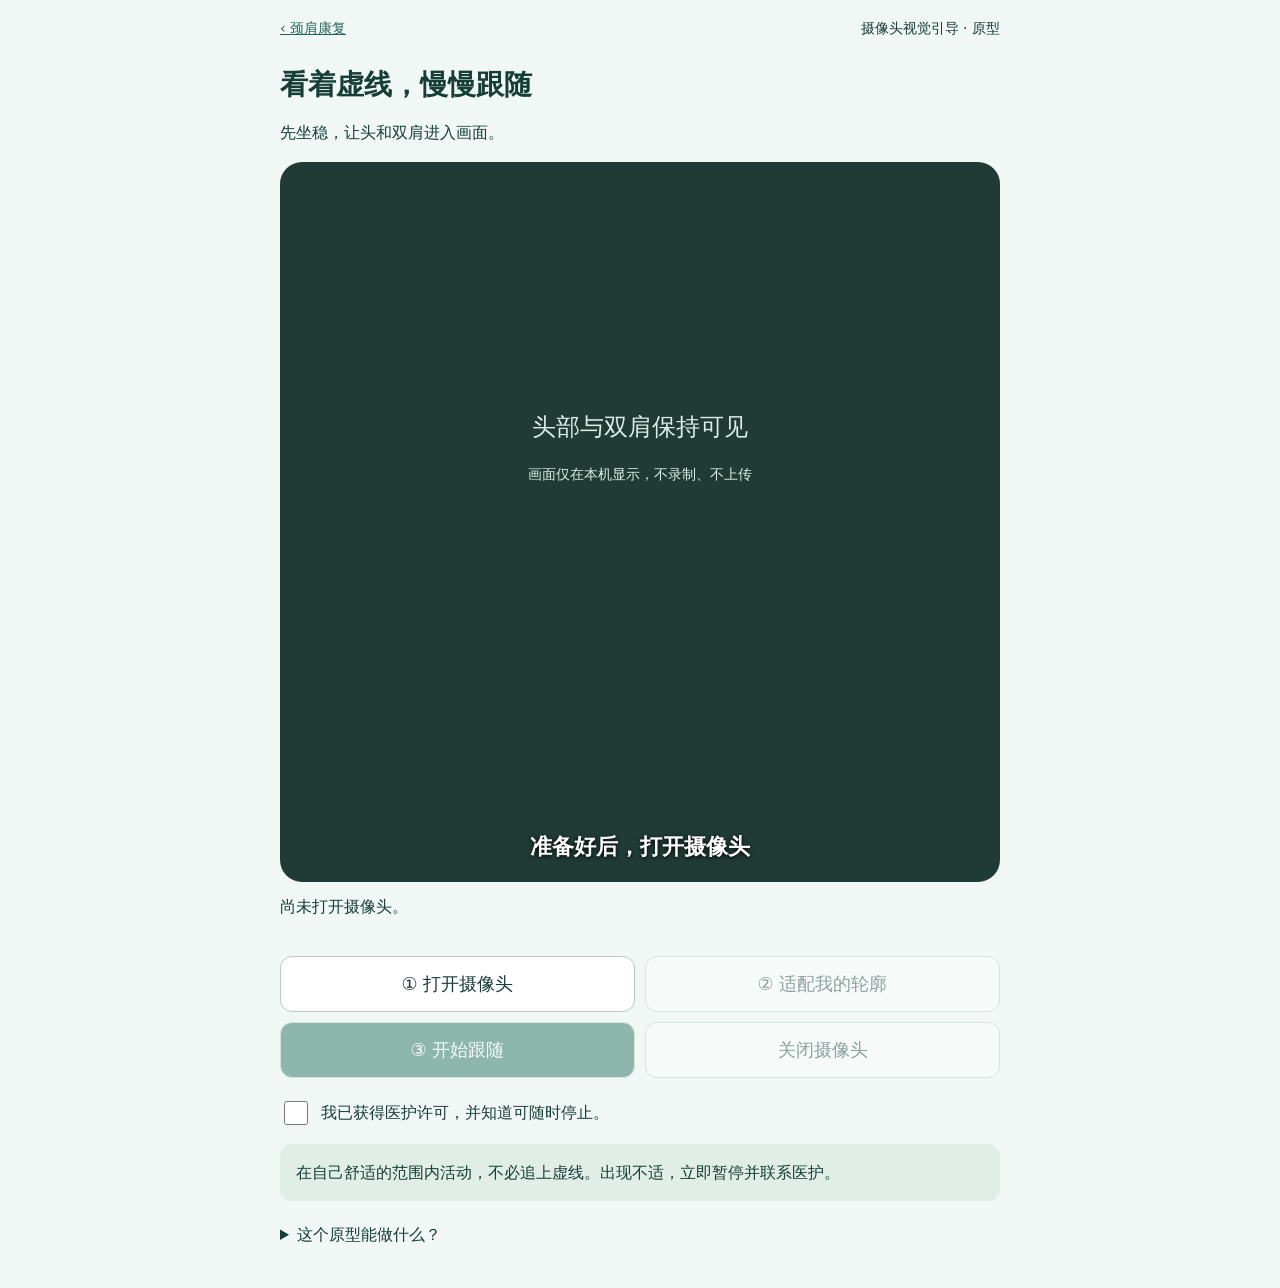
==== guide.html @ b40a8c93 "Add local-camera adaptive dashed-outline guidance prototype" ====
<!doctype html><html lang="zh-CN"><meta charset="utf-8"><meta name="viewport" content="width=device-width,initial-scale=1"><title>颈肩康复 · 虚线跟随</title><link rel="stylesheet" href="guide.css"><body><main><header><a href="./index.html">‹ 颈肩康复</a><span>摄像头视觉引导 · 原型</span></header><h1>看着虚线，慢慢跟随</h1><p>先坐稳，让头和双肩进入画面。</p><div class="camera"><video id="camera" autoplay muted playsinline></video><svg id="overlay" viewBox="0 0 600 600" aria-label="头肩虚线引导轮廓"><g id="figure" fill="none" stroke="#9ef5db" stroke-width="5" stroke-dasharray="12 10" stroke-linecap="round"><path id="shoulders"/><g id="head"><ellipse id="oval"/><path id="neck"/></g></g></svg><div id="empty">头部与双肩保持可见<br><small>画面仅在本机显示，不录制、不上传</small></div><strong id="cue">准备好后，打开摄像头</strong></div><p id="status" role="status" aria-live="polite">尚未打开摄像头。</p><div class="actions"><button id="open">① 打开摄像头</button><button id="fit" disabled>② 适配我的轮廓</button><button id="play" disabled>③ 开始跟随</button><button id="stop" disabled>关闭摄像头</button></div><label class="consent"><input id="confirm" type="checkbox">我已获得医护许可，并知道可随时停止。</label><p class="notice">在自己舒适的范围内活动，不必追上虚线。出现不适，立即暂停并联系医护。</p><details><summary>这个原型能做什么？</summary><p>自动估计画面中的头肩尺寸，固定起点后播放左右侧倾示意。不是实际头围测量，不测颈部角度、不判断动作好坏。本次仅演示交互；动画幅度和节奏尚未经科室确认为康复处方，不设置阶段、剂量或自动进阶。</p><p>手机移动或坐姿改变后，请重新适配。首次适配需要下载本地识别组件；下载失败可重试。需要 HTTPS 或本机 localhost，不能直接双击文件使用摄像头。</p></details></main><script type="module" src="guide.js"></script></body></html>
---- guide.css ----
*{box-sizing:border-box}body{margin:0;background:#f0f7f5;color:#153e36;font-family:system-ui,"Microsoft YaHei",sans-serif}main{max-width:760px;margin:auto;padding:20px}header{display:flex;justify-content:space-between;gap:16px;font-size:14px}a{color:#216759}h1{font-size:28px;margin:28px 0 8px}p{line-height:1.6}.camera{position:relative;aspect-ratio:1;background:#203b35;border-radius:22px;overflow:hidden}video,#overlay{position:absolute;width:100%;height:100%;object-fit:cover}video{transform:scaleX(-1)}#overlay{pointer-events:none}#empty{position:absolute;top:34%;width:100%;text-align:center;color:#d9eee7;font-size:24px;line-height:1.8}small{font-size:14px}#cue{position:absolute;bottom:20px;left:12px;right:12px;text-align:center;color:white;font-size:22px;text-shadow:0 1px 4px #000}#status{min-height:50px;margin:12px 0}.actions{display:grid;grid-template-columns:1fr 1fr;gap:10px}button{font:inherit;font-size:18px;min-height:56px;padding:12px;border:1px solid #b2cec3;background:white;color:#153e36;border-radius:12px;cursor:pointer}#play{background:#176b58;color:white}button:disabled{opacity:.45;cursor:default}.consent{display:flex;gap:10px;align-items:center;line-height:1.6;margin-top:20px}input{width:24px;height:24px;flex-shrink:0}.notice{padding:16px;background:#e0eee7;border-radius:12px}details{line-height:1.7;margin:20px 0}summary{cursor:pointer}@media(max-width:420px){main{padding:14px}h1{font-size:24px}header span{font-size:12px}button{font-size:16px}}
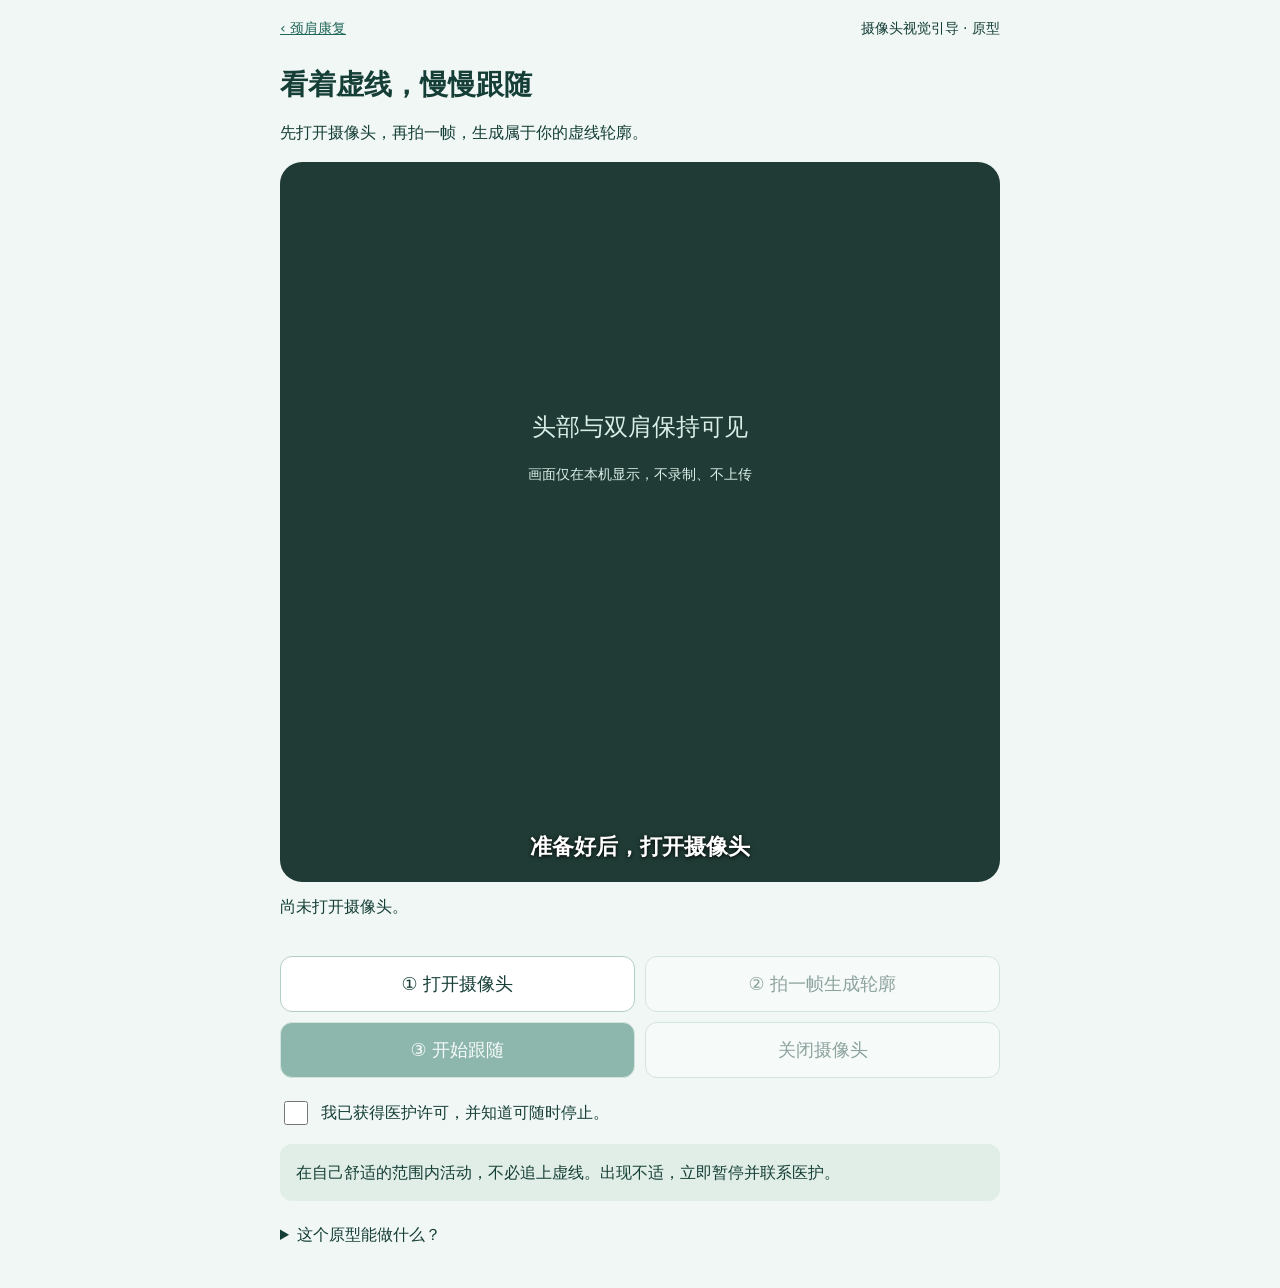
==== commit 49ea4c13: "Capture one reference frame for personal outline; preserve contour on mobile height changes" ====
--- a/guide.html
+++ b/guide.html
@@ -1 +1 @@
-<!doctype html><html lang="zh-CN"><meta charset="utf-8"><meta name="viewport" content="width=device-width,initial-scale=1"><title>颈肩康复 · 虚线跟随</title><link rel="stylesheet" href="guide.css"><body><main><header><a href="./index.html">‹ 颈肩康复</a><span>摄像头视觉引导 · 原型</span></header><h1>看着虚线，慢慢跟随</h1><p>先坐稳，让头和双肩进入画面。</p><div class="camera"><video id="camera" autoplay muted playsinline></video><svg id="overlay" viewBox="0 0 600 600" aria-label="头肩虚线引导轮廓"><g id="figure" fill="none" stroke="#9ef5db" stroke-width="5" stroke-dasharray="12 10" stroke-linecap="round"><path id="shoulders"/><g id="head"><ellipse id="oval"/><path id="neck"/></g></g></svg><div id="empty">头部与双肩保持可见<br><small>画面仅在本机显示，不录制、不上传</small></div><strong id="cue">准备好后，打开摄像头</strong></div><p id="status" role="status" aria-live="polite">尚未打开摄像头。</p><div class="actions"><button id="open">① 打开摄像头</button><button id="fit" disabled>② 适配我的轮廓</button><button id="play" disabled>③ 开始跟随</button><button id="stop" disabled>关闭摄像头</button></div><label class="consent"><input id="confirm" type="checkbox">我已获得医护许可，并知道可随时停止。</label><p class="notice">在自己舒适的范围内活动，不必追上虚线。出现不适，立即暂停并联系医护。</p><details><summary>这个原型能做什么？</summary><p>自动估计画面中的头肩尺寸，固定起点后播放左右侧倾示意。不是实际头围测量，不测颈部角度、不判断动作好坏。本次仅演示交互；动画幅度和节奏尚未经科室确认为康复处方，不设置阶段、剂量或自动进阶。</p><p>手机移动或坐姿改变后，请重新适配。首次适配需要下载本地识别组件；下载失败可重试。需要 HTTPS 或本机 localhost，不能直接双击文件使用摄像头。</p></details></main><script type="module" src="guide.js"></script></body></html>+<!doctype html><html lang="zh-CN"><meta charset="utf-8"><meta name="viewport" content="width=device-width,initial-scale=1"><title>颈肩康复 · 虚线跟随</title><link rel="stylesheet" href="guide.css?v=20261106-frame2"><body><main><header><a href="./index.html">‹ 颈肩康复</a><span>摄像头视觉引导 · 原型</span></header><h1>看着虚线，慢慢跟随</h1><p>先打开摄像头，再拍一帧，生成属于你的虚线轮廓。</p><div class="camera"><video id="camera" autoplay muted playsinline></video><canvas id="snapshot" hidden aria-label="本机捕获的参考帧"></canvas><svg id="overlay" viewBox="0 0 600 600" aria-label="头肩虚线引导轮廓"><g id="figure" fill="none" stroke="#9ef5db" stroke-width="5" stroke-dasharray="12 10" stroke-linecap="round"><path id="shoulders"/><g id="head"><path id="silhouette-head"/></g></g></svg><div id="empty">头部与双肩保持可见<br><small>画面仅在本机显示，不录制、不上传</small></div><strong id="cue">准备好后，打开摄像头</strong></div><p id="status" role="status" aria-live="polite">尚未打开摄像头。</p><div class="actions"><button id="open">① 打开摄像头</button><button id="fit" disabled>② 拍一帧生成轮廓</button><button id="play" disabled>③ 开始跟随</button><button id="stop" disabled>关闭摄像头</button></div><label class="consent"><input id="confirm" type="checkbox">我已获得医护许可，并知道可随时停止。</label><p class="notice">在自己舒适的范围内活动，不必追上虚线。出现不适，立即暂停并联系医护。</p><details><summary>这个原型能做什么？</summary><p>从画面分割结果提取个人头颈肩及上半身外缘，固定起点后播放左右侧倾示意。不是实际头围测量，不测颈部角度、不判断动作好坏。本次仅演示交互；动画幅度和节奏尚未经科室确认为康复处方，不设置阶段、剂量或自动进阶。</p><p>手机移动或坐姿改变后，请重新适配。拍下的一帧仅保留在本次页面内存中，关闭后释放。首次生成轮廓需要下载本地识别组件；下载失败可重试。需要 HTTPS 或本机 localhost，不能直接双击文件使用摄像头。</p></details></main><script type="module" src="guide.js?v=20261106-frame2"></script></body></html>
--- a/guide.css
+++ b/guide.css
@@ -1 +1,2 @@
-*{box-sizing:border-box}body{margin:0;background:#f0f7f5;color:#153e36;font-family:system-ui,"Microsoft YaHei",sans-serif}main{max-width:760px;margin:auto;padding:20px}header{display:flex;justify-content:space-between;gap:16px;font-size:14px}a{color:#216759}h1{font-size:28px;margin:28px 0 8px}p{line-height:1.6}.camera{position:relative;aspect-ratio:1;background:#203b35;border-radius:22px;overflow:hidden}video,#overlay{position:absolute;width:100%;height:100%;object-fit:cover}video{transform:scaleX(-1)}#overlay{pointer-events:none}#empty{position:absolute;top:34%;width:100%;text-align:center;color:#d9eee7;font-size:24px;line-height:1.8}small{font-size:14px}#cue{position:absolute;bottom:20px;left:12px;right:12px;text-align:center;color:white;font-size:22px;text-shadow:0 1px 4px #000}#status{min-height:50px;margin:12px 0}.actions{display:grid;grid-template-columns:1fr 1fr;gap:10px}button{font:inherit;font-size:18px;min-height:56px;padding:12px;border:1px solid #b2cec3;background:white;color:#153e36;border-radius:12px;cursor:pointer}#play{background:#176b58;color:white}button:disabled{opacity:.45;cursor:default}.consent{display:flex;gap:10px;align-items:center;line-height:1.6;margin-top:20px}input{width:24px;height:24px;flex-shrink:0}.notice{padding:16px;background:#e0eee7;border-radius:12px}details{line-height:1.7;margin:20px 0}summary{cursor:pointer}@media(max-width:420px){main{padding:14px}h1{font-size:24px}header span{font-size:12px}button{font-size:16px}}+*{box-sizing:border-box}body{margin:0;background:#f0f7f5;color:#153e36;font-family:system-ui,"Microsoft YaHei",sans-serif}main{max-width:760px;margin:auto;padding:20px}header{display:flex;justify-content:space-between;gap:16px;font-size:14px}a{color:#216759}h1{font-size:28px;margin:28px 0 8px}p{line-height:1.6}.camera{position:relative;aspect-ratio:1;background:#203b35;border-radius:22px;overflow:hidden}video,#overlay{position:absolute;width:100%;height:100%;object-fit:cover}video{transform:scaleX(-1)}#overlay{pointer-events:none}#empty{position:absolute;top:34%;width:100%;text-align:center;color:#d9eee7;font-size:24px;line-height:1.8}small{font-size:14px}#cue{position:absolute;bottom:20px;left:12px;right:12px;text-align:center;color:white;font-size:22px;text-shadow:0 1px 4px #000}#status{min-height:50px;margin:12px 0}.actions{display:grid;grid-template-columns:1fr 1fr;gap:10px}button{font:inherit;font-size:18px;min-height:56px;padding:12px;border:1px solid #b2cec3;background:white;color:#153e36;border-radius:12px;cursor:pointer}#play{background:#176b58;color:white}button:disabled{opacity:.45;cursor:default}.consent{display:flex;gap:10px;align-items:center;line-height:1.6;margin-top:20px}input{width:24px;height:24px;flex-shrink:0}.notice{padding:16px;background:#e0eee7;border-radius:12px}details{line-height:1.7;margin:20px 0}summary{cursor:pointer}@media(max-width:420px){main{padding:14px}h1{font-size:24px}header span{font-size:12px}button{font-size:16px}}
+#snapshot{position:absolute;inset:0;width:100%;height:100%;transform:scaleX(-1);z-index:1}#snapshot[hidden]{display:none}#overlay{z-index:2}#cue,#empty{z-index:3}#figure{filter:drop-shadow(0 1px 2px #152b24)}
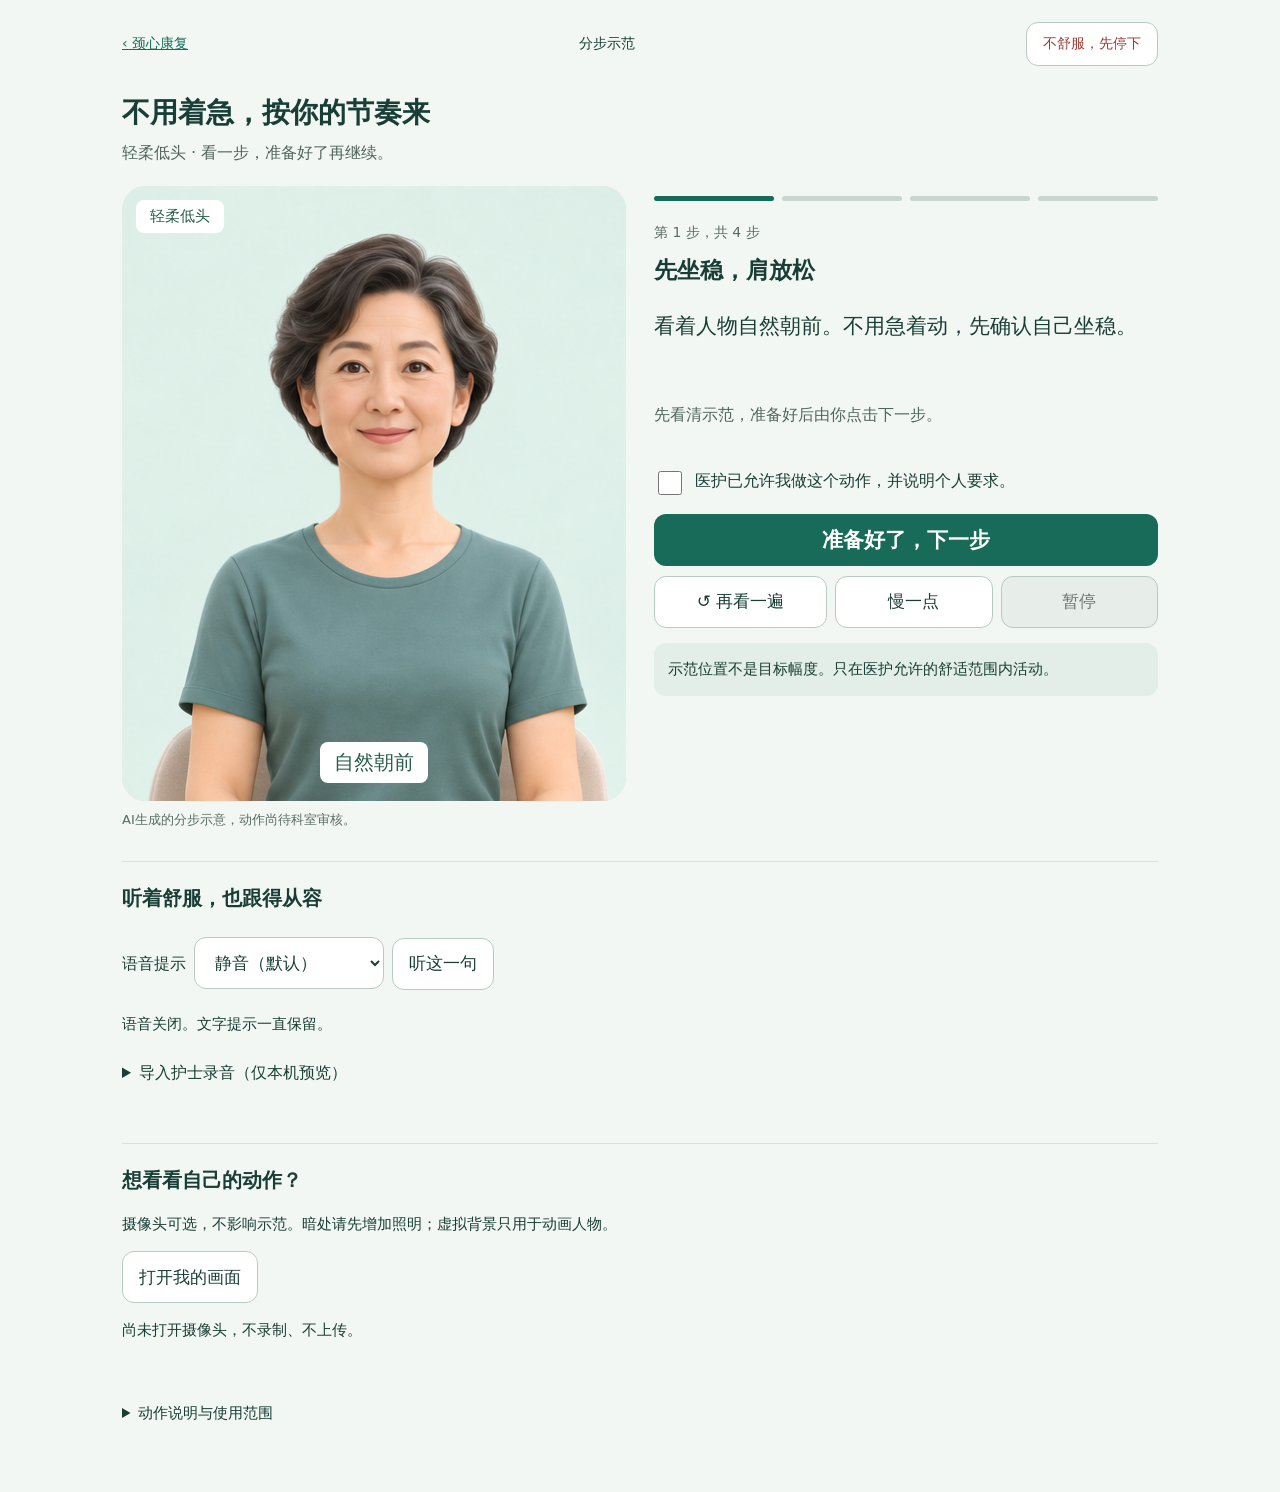
==== commit aad5deb1: "Replace dashed guide with patient-paced animated key poses, optional camera and natural-voice/record" ====
--- a/guide.html
+++ b/guide.html
@@ -1 +1 @@
-<!doctype html><html lang="zh-CN"><meta charset="utf-8"><meta name="viewport" content="width=device-width,initial-scale=1"><title>颈肩康复 · 虚线跟随</title><link rel="stylesheet" href="guide.css?v=20261106-frame2"><body><main><header><a href="./index.html">‹ 颈肩康复</a><span>摄像头视觉引导 · 原型</span></header><h1>看着虚线，慢慢跟随</h1><p>先打开摄像头，再拍一帧，生成属于你的虚线轮廓。</p><div class="camera"><video id="camera" autoplay muted playsinline></video><canvas id="snapshot" hidden aria-label="本机捕获的参考帧"></canvas><svg id="overlay" viewBox="0 0 600 600" aria-label="头肩虚线引导轮廓"><g id="figure" fill="none" stroke="#9ef5db" stroke-width="5" stroke-dasharray="12 10" stroke-linecap="round"><path id="shoulders"/><g id="head"><path id="silhouette-head"/></g></g></svg><div id="empty">头部与双肩保持可见<br><small>画面仅在本机显示，不录制、不上传</small></div><strong id="cue">准备好后，打开摄像头</strong></div><p id="status" role="status" aria-live="polite">尚未打开摄像头。</p><div class="actions"><button id="open">① 打开摄像头</button><button id="fit" disabled>② 拍一帧生成轮廓</button><button id="play" disabled>③ 开始跟随</button><button id="stop" disabled>关闭摄像头</button></div><label class="consent"><input id="confirm" type="checkbox">我已获得医护许可，并知道可随时停止。</label><p class="notice">在自己舒适的范围内活动，不必追上虚线。出现不适，立即暂停并联系医护。</p><details><summary>这个原型能做什么？</summary><p>从画面分割结果提取个人头颈肩及上半身外缘，固定起点后播放左右侧倾示意。不是实际头围测量，不测颈部角度、不判断动作好坏。本次仅演示交互；动画幅度和节奏尚未经科室确认为康复处方，不设置阶段、剂量或自动进阶。</p><p>手机移动或坐姿改变后，请重新适配。拍下的一帧仅保留在本次页面内存中，关闭后释放。首次生成轮廓需要下载本地识别组件；下载失败可重试。需要 HTTPS 或本机 localhost，不能直接双击文件使用摄像头。</p></details></main><script type="module" src="guide.js?v=20261106-frame2"></script></body></html>+<!doctype html><html lang="zh-CN"><meta charset="utf-8"><meta name="viewport" content="width=device-width,initial-scale=1"><meta name="theme-color" content="#176b58"><title>颈心康复 · 按你的节奏来</title><link rel="stylesheet" href="guide.css?v=20261108-steps"><body><main><header><a href="./index.html">‹ 颈心康复</a><span>分步示范</span><button id="urgent" class="quiet danger">不舒服，先停下</button></header><h1>不用着急，按你的节奏来</h1><p class="intro">轻柔低头 · 看一步，准备好了再继续。</p><div class="layout"><section class="stage-wrap"><div class="stage" aria-label="动画人物的分步动作示意"><div id="actor-base" class="actor"></div><div id="actor-next" class="actor"></div><span class="stage-label">轻柔低头</span><span id="pose-label" class="pose-label">自然朝前</span><div id="image-error" hidden>示意图未加载，请检查网络后刷新。<br>可以先阅读下方动作说明。</div></div><p class="art-note">AI生成的分步示意，动作尚待科室审核。</p></section><section class="panel"><div id="progress" class="progress" aria-label="四个步骤"></div><p id="step-count" class="eyebrow"></p><h2 id="step-title"></h2><p id="step-text" class="instruction"></p><p id="status" role="status" aria-live="polite"></p><label class="permission"><input id="confirm" type="checkbox">医护已允许我做这个动作，并说明个人要求。</label><button id="next" class="primary">准备好了，下一步</button><div class="controls"><button id="replay">↺ 再看一遍</button><button id="slower" aria-pressed="false">慢一点</button><button id="pause" disabled>暂停</button></div><button id="restart" hidden>从头回看示范</button><p class="reminder">示范位置不是目标幅度。只在医护允许的舒适范围内活动。</p></section></div><section class="settings"><h2>听着舒服，也跟得从容</h2><label for="voice-mode">语音提示</label><select id="voice-mode"><option value="off">静音（默认）</option><option value="natural">设备自然音色预览</option><option value="recorded">护士录音预览</option></select><button id="listen">听这一句</button><p id="voice-status" role="status">语音关闭。文字提示一直保留。</p><details><summary>导入护士录音（仅本机预览）</summary><p>由护士自然、缓慢地录制下列口令。录音仅用于当前页面预览，不上传，关闭页面后释放；正式统一音色需将审核后的音频部署到网站。</p><div id="recording-inputs"></div></details></section><section class="settings"><h2>想看看自己的动作？</h2><p>摄像头可选，不影响示范。暗处请先增加照明；虚拟背景只用于动画人物。</p><button id="camera-toggle">打开我的画面</button><p id="camera-status" role="status">尚未打开摄像头，不录制、不上传。</p><video id="self-view" autoplay playsinline muted hidden></video></section><details class="notes"><summary>动作说明与使用范围</summary><p>坐稳，双肩自然放松。缓慢向下看，在个人允许范围内完成，再慢慢回中。不要求下巴贴胸，不用手按头。保持时间和次数按个人医护指导执行。</p><p>动作方向参考《甲状腺癌加速康复外科围术期护理专家共识》（2022）第3.15节，及University Hospital Southampton的Neck flexion分步资料。后者为颈清扫患者教育资料，不能把其启动时间或剂量混用到所有甲状腺手术。</p><p>本页面展示关键姿势之间的渐变，不是连续三维运动捕捉或临床验证视频，不测角度、不识别患者是否跟上、不评分、不自动进阶。慢速仅调整示意切换，不决定患者训练剂量。</p><p><a href="https://www.uhs.nhs.uk/Media/UHS-website-2019/Patientinformation/Surgery/Exercises-after-having-neck-dissection-surgery-3420-PIL.pdf" target="_blank" rel="noopener">查看分步动作资料</a></p></details></main><dialog id="urgent-dialog" aria-labelledby="urgent-title"><h2 id="urgent-title">先停下来，休息并求助</h2><p>有新发或加重的疼痛、头晕、发麻、抽筋、声哑或喝水呛等情况，请暂停练习并联系医护。</p><p><strong>呼吸困难、颈部迅速肿紧或明显出血：马上求助。院外拨打120或当地急救电话，不要等待网页答复。</strong></p><button id="urgent-close">知道了，继续休息</button></dialog><script type="module" src="guide.js?v=20261108-steps"></script></body></html>
--- a/guide.css
+++ b/guide.css
@@ -1,2 +1 @@
-*{box-sizing:border-box}body{margin:0;background:#f0f7f5;color:#153e36;font-family:system-ui,"Microsoft YaHei",sans-serif}main{max-width:760px;margin:auto;padding:20px}header{display:flex;justify-content:space-between;gap:16px;font-size:14px}a{color:#216759}h1{font-size:28px;margin:28px 0 8px}p{line-height:1.6}.camera{position:relative;aspect-ratio:1;background:#203b35;border-radius:22px;overflow:hidden}video,#overlay{position:absolute;width:100%;height:100%;object-fit:cover}video{transform:scaleX(-1)}#overlay{pointer-events:none}#empty{position:absolute;top:34%;width:100%;text-align:center;color:#d9eee7;font-size:24px;line-height:1.8}small{font-size:14px}#cue{position:absolute;bottom:20px;left:12px;right:12px;text-align:center;color:white;font-size:22px;text-shadow:0 1px 4px #000}#status{min-height:50px;margin:12px 0}.actions{display:grid;grid-template-columns:1fr 1fr;gap:10px}button{font:inherit;font-size:18px;min-height:56px;padding:12px;border:1px solid #b2cec3;background:white;color:#153e36;border-radius:12px;cursor:pointer}#play{background:#176b58;color:white}button:disabled{opacity:.45;cursor:default}.consent{display:flex;gap:10px;align-items:center;line-height:1.6;margin-top:20px}input{width:24px;height:24px;flex-shrink:0}.notice{padding:16px;background:#e0eee7;border-radius:12px}details{line-height:1.7;margin:20px 0}summary{cursor:pointer}@media(max-width:420px){main{padding:14px}h1{font-size:24px}header span{font-size:12px}button{font-size:16px}}
-#snapshot{position:absolute;inset:0;width:100%;height:100%;transform:scaleX(-1);z-index:1}#snapshot[hidden]{display:none}#overlay{z-index:2}#cue,#empty{z-index:3}#figure{filter:drop-shadow(0 1px 2px #152b24)}
+*{box-sizing:border-box}body{margin:0;background:#f2f7f4;color:#183e35;font-family:system-ui,"Microsoft YaHei",sans-serif}main{max-width:1080px;margin:auto;padding:22px}header{display:flex;align-items:center;gap:18px;justify-content:space-between;font-size:14px}a{color:#176b58}h1{font-size:28px;margin:28px 0 8px}h2{font-size:23px;line-height:1.45}p{line-height:1.65}.intro{margin:0 0 20px;color:#52655d}.layout{display:grid;grid-template-columns:1fr 1fr;gap:28px;align-items:start}.stage{position:relative;aspect-ratio:1/1.22;border-radius:24px;background:#dceee5;overflow:hidden}.actor{position:absolute;inset:0;background-image:url('assets/stepwise-nod.png');background-size:300% auto;background-repeat:no-repeat;background-position:0 0}#actor-next{opacity:0}.stage-label,.pose-label{position:absolute;padding:7px 14px;background:#fff;color:#285c4c;border-radius:8px}.stage-label{top:14px;left:14px;font-size:15px}.pose-label{bottom:18px;left:50%;transform:translateX(-50%);font-size:20px;white-space:nowrap}.art-note{font-size:13px;color:#596d63;margin:8px 0}.panel{padding:10px 0}.progress{display:flex;gap:8px}.progress span{height:5px;flex:1;background:#c7d7cd;border-radius:4px}.progress .current{background:#176b58}.eyebrow{font-size:14px;color:#586c62;margin:20px 0 0}.instruction{font-size:21px;min-height:72px}.panel h2{margin:10px 0}.panel #status{min-height:50px;color:#50665a}button,select{font:inherit;font-size:17px;min-height:52px;border:1px solid #b7ccc0;border-radius:12px;padding:12px 16px;background:#fff;color:#183e35;cursor:pointer}button:disabled{background:#e7ede9;color:#6b776e;cursor:default}.primary{width:100%;background:#176b58;color:white;font-size:21px;font-weight:600;border:0}.controls{display:grid;grid-template-columns:1.1fr 1fr 1fr;gap:8px;margin-top:10px}.permission{display:flex;gap:10px;align-items:start;line-height:1.6;margin:16px 0;font-size:16px}.permission input{height:24px;width:24px;flex-shrink:0}.reminder{font-size:15px;background:#e2eee7;padding:14px;border-radius:12px}.settings{padding:22px 0;border-top:1px solid #d7e2da;margin-top:22px}.settings h2{font-size:20px;margin-top:0}.settings select{max-width:100%;margin:8px}.settings p,.notes{font-size:15px}.settings details{margin-top:18px}summary{min-height:44px;padding:8px 0;cursor:pointer}.recording-row{display:block;margin:14px 0}.recording-row input{display:block;margin-top:7px;max-width:100%;font-size:14px}.quiet{font-size:14px;min-height:44px}.danger{color:#963e33}.notes{padding:16px 0 30px}#self-view{width:100%;max-width:440px;transform:scaleX(-1);border-radius:16px;background:#24362d}dialog{max-width:500px;border:1px solid #b6c6bd;border-radius:18px;padding:24px}dialog::backdrop{background:#0006}dialog button{width:100%}#image-error{position:absolute;inset:40% 15px auto;background:white;padding:16px;border-radius:12px;text-align:center}button:focus-visible,select:focus-visible,input:focus-visible,summary:focus-visible{outline:3px solid #277963;outline-offset:3px}@media(max-width:700px){main{padding:16px}.layout{grid-template-columns:1fr;gap:4px}.stage{aspect-ratio:auto;height:clamp(260px,82vw,340px);max-width:440px;margin:auto}.panel{padding:8px 0}h1{font-size:25px;margin-top:22px}header{gap:8px}header>span{display:none}.instruction{font-size:20px;min-height:0}.panel #status{min-height:0}.eyebrow{margin-top:12px}.settings select{margin-left:0}.controls button{padding:12px 4px;font-size:16px}}@media(prefers-reduced-motion:reduce){*{scroll-behavior:auto!important}}[hidden]{display:none!important}
